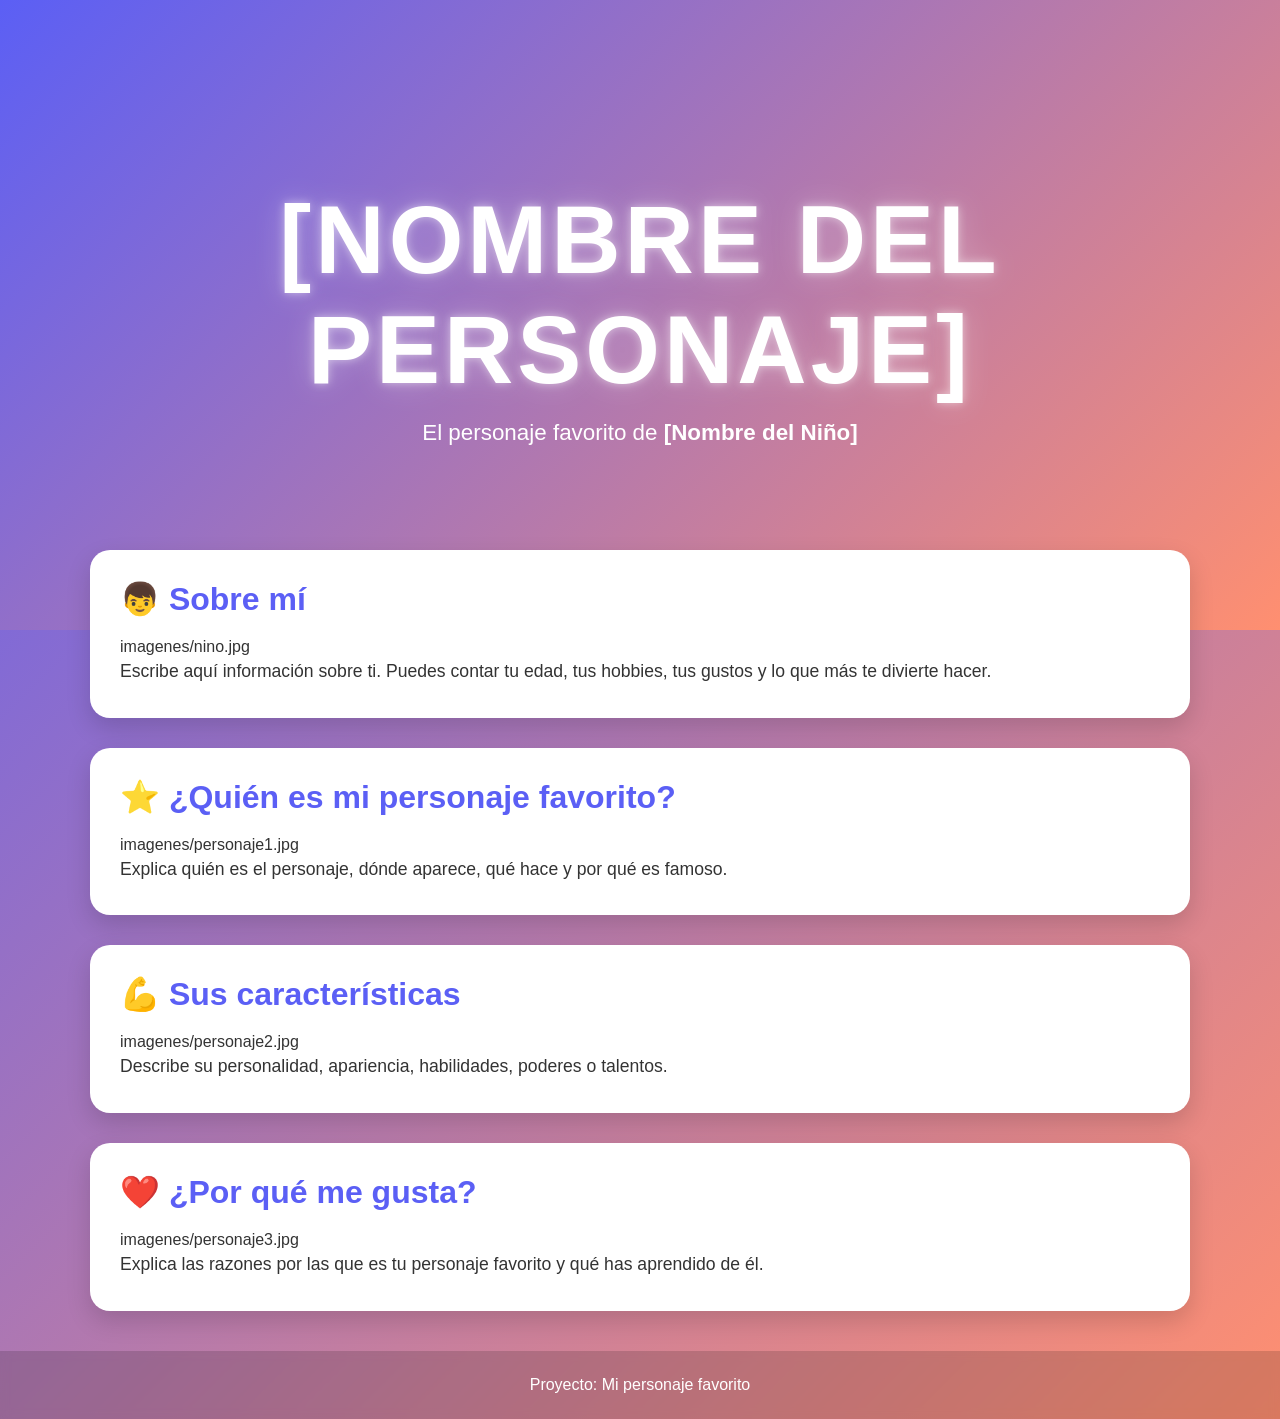
==== docs/personajeFavorito/index.html @ 7b74af0f "Automated update" ====
<!DOCTYPE html>
<html lang="es">

<head>
    <meta charset="UTF-8">
    <meta name="viewport" content="width=device-width, initial-scale=1.0">
    <title>[Nombre del Personaje]</title>
    <link rel="stylesheet" href="style.css">
</head>

<body>

    <header class="hero">
        <div class="hero-content">
            <h1>[NOMBRE DEL PERSONAJE]</h1>
            <p>El personaje favorito de <strong>[Nombre del Niño]</strong></p>
        </div>
    </header>

    <main>

        <section class="card">
            <h2>👦 Sobre mí</h2>
            imagenes/nino.jpg

            <p>
                Escribe aquí información sobre ti.
                Puedes contar tu edad, tus hobbies,
                tus gustos y lo que más te divierte hacer.
            </p>
        </section>

        <section class="card">
            <h2>⭐ ¿Quién es mi personaje favorito?</h2>
            imagenes/personaje1.jpg

            <p>
                Explica quién es el personaje, dónde aparece,
                qué hace y por qué es famoso.
            </p>
        </section>

        <section class="card">
            <h2>💪 Sus características</h2>
            imagenes/personaje2.jpg

            <p>
                Describe su personalidad, apariencia,
                habilidades, poderes o talentos.
            </p>
        </section>

        <section class="card">
            <h2>❤️ ¿Por qué me gusta?</h2>
            imagenes/personaje3.jpg

            <p>
                Explica las razones por las que es tu personaje favorito
                y qué has aprendido de él.
            </p>
        </section>

    </main>

    <footer>
        <p>Proyecto: Mi personaje favorito</p>
    </footer>

</body>

</html>
---- docs/personajeFavorito/style.css ----
/*======================================
  PALETA DE COLORES
======================================*/
:root {
    --color-primario: #5b5ff5;
    --color-secundario: #ff8f70;
}

/*======================================
  CONFIGURACIÓN GENERAL
======================================*/
* {
    margin: 0;
    padding: 0;
    box-sizing: border-box;
}

body {
    font-family: "Segoe UI", Arial, sans-serif;

    background: linear-gradient(
        135deg,
        var(--color-primario),
        var(--color-secundario)
    );

    min-height: 100vh;
    color: #333;
}

/*======================================
  HERO
======================================*/
.hero {
    height: 70vh;

    display: flex;
    justify-content: center;
    align-items: center;

    text-align: center;

    background: linear-gradient(
        135deg,
        var(--color-primario),
        var(--color-secundario)
    );

    color: white;
}

.hero-content {
    animation: aparecer 1.5s ease;
}

.hero h1 {
    font-size: clamp(3rem, 8vw, 6rem);
    letter-spacing: 4px;
    text-transform: uppercase;

    text-shadow:
        0 0 10px rgba(255,255,255,.5),
        0 0 30px rgba(255,255,255,.3);

    animation: flotar 3s ease-in-out infinite;
}

.hero p {
    font-size: 1.4rem;
    margin-top: 15px;
}

/*======================================
  CONTENEDOR
======================================*/
main {
    width: 90%;
    max-width: 1100px;

    margin: -80px auto 40px;
}

/*======================================
  TARJETAS
======================================*/
.card {
    background: white;

    margin-bottom: 30px;
    padding: 30px;

    border-radius: 20px;

    box-shadow: 0 10px 25px rgba(0,0,0,.15);

    transition: .3s;
}

.card:hover {
    transform: translateY(-8px);
}

.card h2 {
    color: var(--color-primario);
    margin-bottom: 20px;
    font-size: 2rem;
}

.card img {
    width: 100%;
    max-width: 450px;

    display: block;
    margin: 20px auto;

    border-radius: 15px;

    transition: .4s;
}

.card img:hover {
    transform: scale(1.05);
}

.card p {
    font-size: 1.1rem;
    line-height: 1.8;
}

/*======================================
  FOOTER
======================================*/
footer {
    text-align: center;

    padding: 25px;

    color: white;

    background: rgba(0,0,0,.15);

    backdrop-filter: blur(5px);
}

/*======================================
  ANIMACIONES
======================================*/
@keyframes aparecer {
    from {
        opacity: 0;
        transform: translateY(40px);
    }

    to {
        opacity: 1;
        transform: translateY(0);
    }
}

@keyframes flotar {
    0% {
        transform: translateY(0);
    }

    50% {
        transform: translateY(-10px);
    }

    100% {
        transform: translateY(0);
    }
}

/*======================================
  RESPONSIVE
======================================*/
@media (max-width: 768px) {

    .hero {
        height: 55vh;
    }

    .hero p {
        font-size: 1rem;
    }

    .card {
        padding: 20px;
    }

    .card h2 {
        font-size: 1.5rem;
    }
}
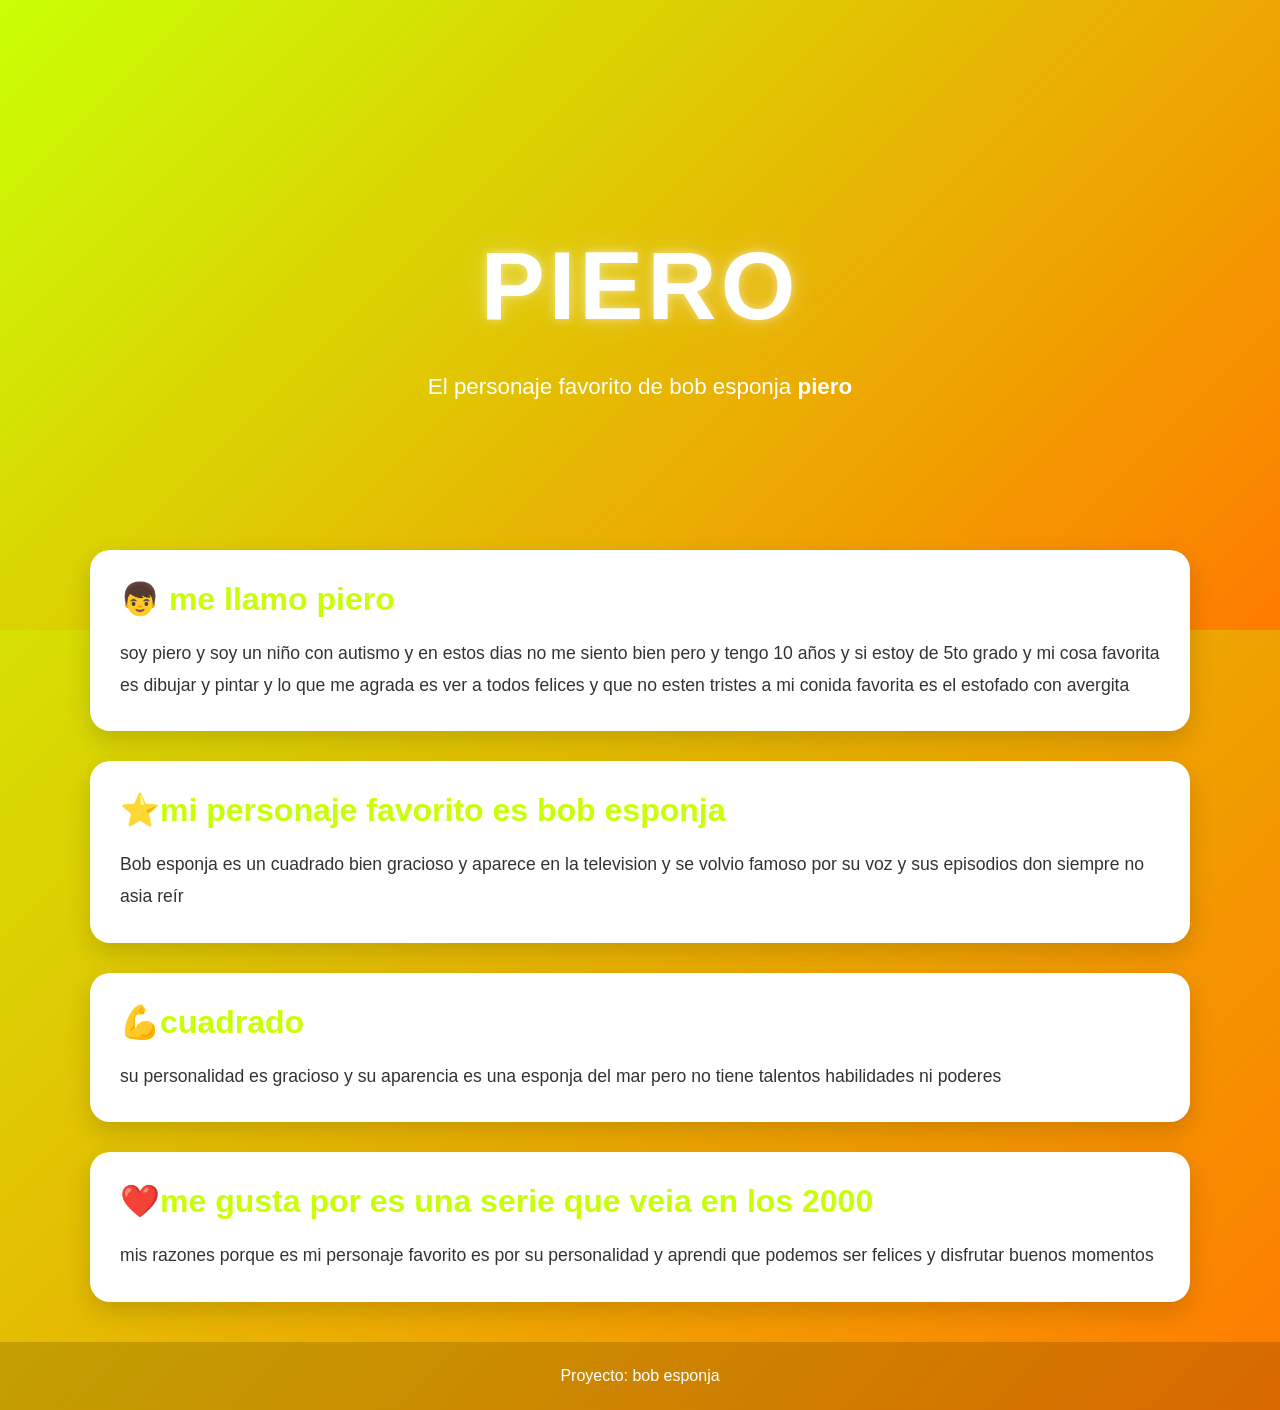
==== commit e2263041: "bob esponja" ====
--- a/docs/personajeFavorito/index.html
+++ b/docs/personajeFavorito/index.html
@@ -4,7 +4,7 @@
 <head>
     <meta charset="UTF-8">
     <meta name="viewport" content="width=device-width, initial-scale=1.0">
-    <title>[Nombre del Personaje]</title>
+    <title>bob esponja</title>
     <link rel="stylesheet" href="style.css">
 </head>
 
@@ -12,58 +12,60 @@
 
     <header class="hero">
         <div class="hero-content">
-            <h1>[NOMBRE DEL PERSONAJE]</h1>
-            <p>El personaje favorito de <strong>[Nombre del Niño]</strong></p>
+            <h1>piero</h1>
+            <img style="width: 200px;" src="https://imgs.search.brave.com/xzaySV01caTikCyQvZHQu6MzPN5NcSWVJlTERfSk9IQ/rs:fit:860:0:0:0/g:ce/aHR0cHM6Ly9pMC53/cC5jb20vZWx0YWxs/ZXJkZWhlY3Rvci5j/b20vd3AtY29udGVu/dC91cGxvYWRzLzIw/MjIvMDYvYWQ1ZjYt/c3BvbmdlLWJvYi01/Ni5wbmc_cmVzaXpl/PTEyMDAsMTg0NiZz/c2w9MQ" alt="">
+            <p>El personaje favorito de bob esponja <strong>piero</strong></p>
         </div>
     </header>
 
     <main>
 
         <section class="card">
-            <h2>👦 Sobre mí</h2>
-            imagenes/nino.jpg
+            <h2>👦 me llamo piero</h2>
+            
 
             <p>
-                Escribe aquí información sobre ti.
-                Puedes contar tu edad, tus hobbies,
-                tus gustos y lo que más te divierte hacer.
+                soy piero y soy un niño con autismo y en estos dias no me siento bien pero
+                  y tengo 10 años y si estoy de 5to grado y mi cosa favorita es dibujar y pintar 
+                y lo que me agrada es ver a todos felices y que no esten tristes a mi conida favorita 
+                es el estofado con avergita
             </p>
         </section>
 
         <section class="card">
-            <h2>⭐ ¿Quién es mi personaje favorito?</h2>
-            imagenes/personaje1.jpg
+            <h2>⭐mi personaje favorito es bob esponja</h2>
+            
 
             <p>
-                Explica quién es el personaje, dónde aparece,
-                qué hace y por qué es famoso.
+                Bob esponja es un cuadrado  bien gracioso y aparece en la television y se volvio famoso
+                por su voz y sus episodios don siempre no asia reír
             </p>
         </section>
 
         <section class="card">
-            <h2>💪 Sus características</h2>
-            imagenes/personaje2.jpg
+            <h2>💪cuadrado</h2>
+            
 
             <p>
-                Describe su personalidad, apariencia,
-                habilidades, poderes o talentos.
+                 su personalidad es gracioso y su aparencia es una esponja del mar pero no tiene talentos habilidades 
+                ni poderes
             </p>
         </section>
 
         <section class="card">
-            <h2>❤️ ¿Por qué me gusta?</h2>
-            imagenes/personaje3.jpg
+            <h2>❤️me gusta por es una serie que veia en los 2000</h2>
+            
 
             <p>
-                Explica las razones por las que es tu personaje favorito
-                y qué has aprendido de él.
+mis razones  porque es mi personaje favorito es por su personalidad y aprendi que podemos ser felices y disfrutar 
+                buenos momentos
             </p>
         </section>
 
     </main>
 
     <footer>
-        <p>Proyecto: Mi personaje favorito</p>
+        <p>Proyecto: bob esponja</p>
     </footer>
 
 </body>
--- a/docs/personajeFavorito/style.css
+++ b/docs/personajeFavorito/style.css
@@ -2,8 +2,8 @@
   PALETA DE COLORES
 ======================================*/
 :root {
-    --color-primario: #5b5ff5;
-    --color-secundario: #ff8f70;
+    --color-primario: #c9ff05;
+    --color-secundario: #ff7b00;
 }
 
 /*======================================
